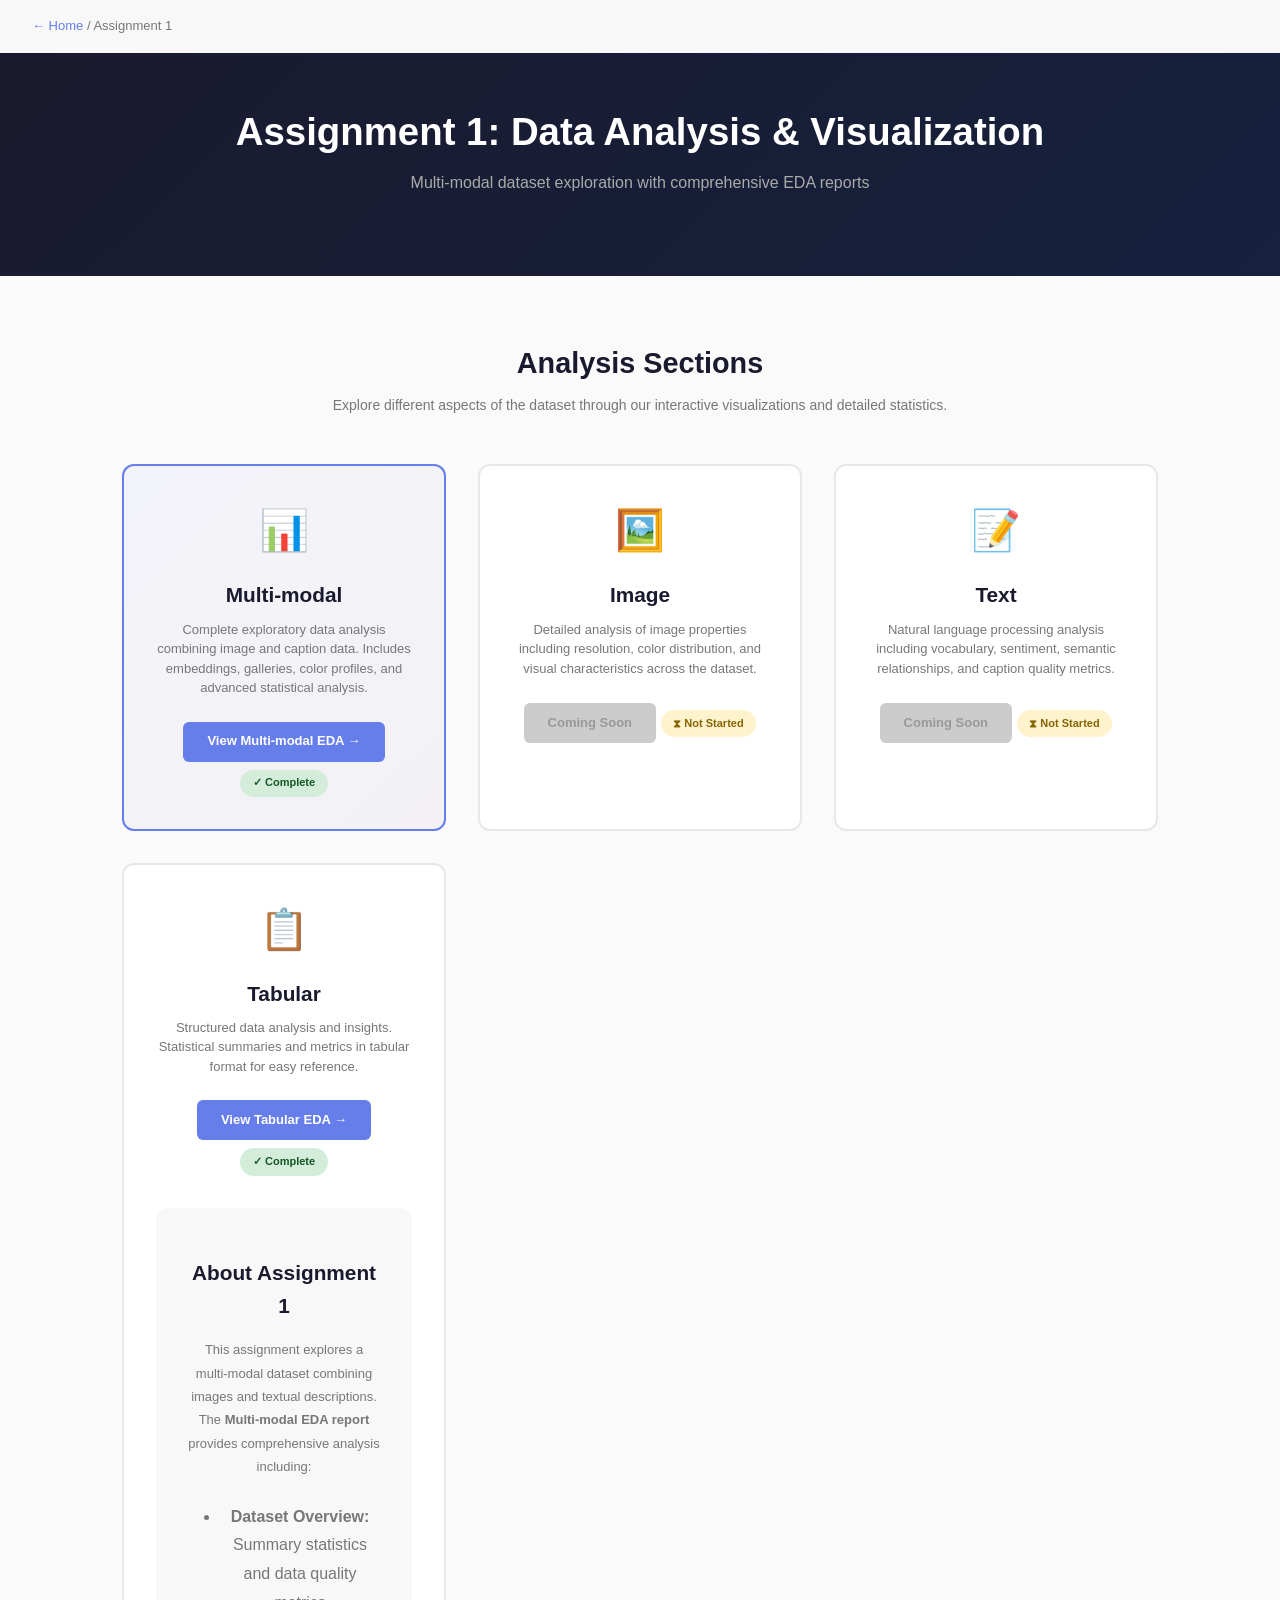
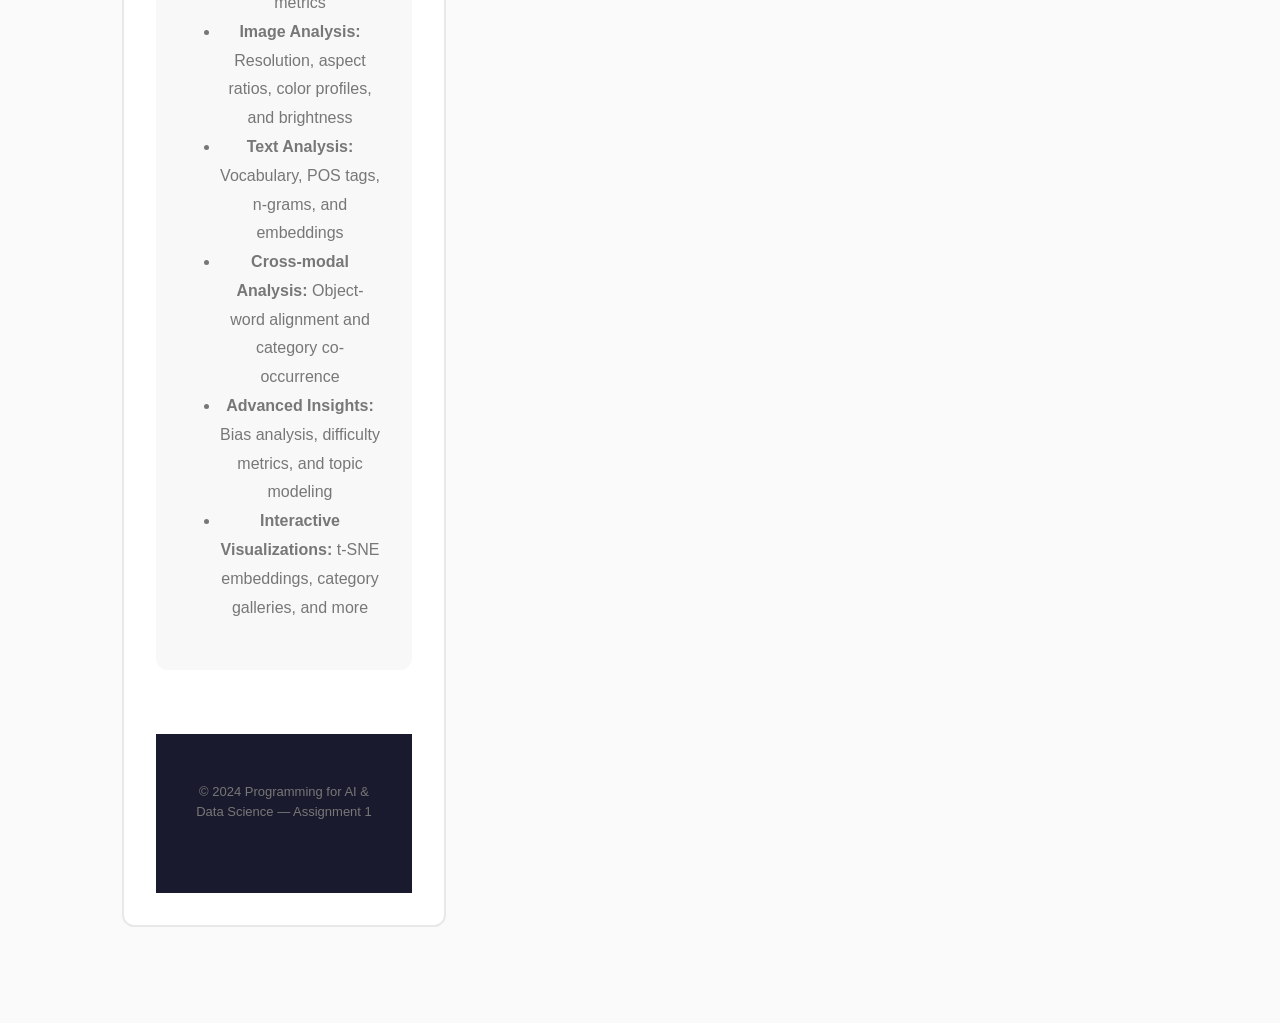
==== docs/assignment-1/index.html @ 9f0dd170 "add: eda data for multimodal and github page" ====
<!DOCTYPE html>
<html lang="en">
<head>
  <meta charset="UTF-8">
  <meta name="viewport" content="width=device-width, initial-scale=1.0">
  <title>Assignment 1</title>
  <link rel="stylesheet" href="../assets/css/style.css">
  <style>
    .breadcrumb {
      padding: 1rem 2rem;
      background: #f8f8f8;
      font-size: 13px;
      color: #777;
    }

    .breadcrumb a {
      color: #667eea;
      text-decoration: none;
    }

    .breadcrumb a:hover {
      text-decoration: underline;
    }

    .hero h1 {
      background: linear-gradient(135deg, #667eea 0%, #764ba2 100%);
      -webkit-background-clip: text;
      -webkit-text-fill-color: transparent;
      background-clip: text;
    }

    .sections {
      display: grid;
      grid-template-columns: repeat(auto-fit, minmax(280px, 1fr));
      gap: 2rem;
      margin: 2rem 0;
    }

    .section-card {
      background: #fff;
      border: 2px solid #e8e8e8;
      border-radius: 12px;
      padding: 2rem;
      text-align: center;
      transition: all 0.3s ease;
    }

    .section-card:hover {
      transform: translateY(-6px);
      border-color: #667eea;
      box-shadow: 0 8px 24px rgba(102, 126, 234, 0.15);
    }

    .section-card.active {
      border-color: #667eea;
      background: linear-gradient(135deg, rgba(102, 126, 234, 0.05) 0%, rgba(118, 75, 162, 0.05) 100%);
    }

    .section-icon {
      font-size: 2.5rem;
      margin-bottom: 1rem;
    }

    .section-card h3 {
      color: #1a1a2e;
      font-size: 1.3rem;
      margin-bottom: 0.5rem;
    }

    .section-card p {
      color: #777;
      font-size: 13px;
      margin-bottom: 1.5rem;
      line-height: 1.5;
    }

    .section-link {
      display: inline-block;
      background: #667eea;
      color: #fff;
      padding: 0.6rem 1.5rem;
      border-radius: 6px;
      text-decoration: none;
      font-weight: 600;
      font-size: 13px;
      transition: all 0.2s ease;
    }

    .section-link:hover {
      background: #764ba2;
      transform: translateY(-2px);
    }

    .section-link.disabled {
      background: #ccc;
      color: #999;
      cursor: not-allowed;
      pointer-events: none;
    }

    .badge {
      display: inline-block;
      padding: 0.3rem 0.8rem;
      border-radius: 20px;
      font-size: 11px;
      font-weight: 600;
      margin-top: 0.5rem;
    }

    .badge.done {
      background: #d4edda;
      color: #155724;
    }

    .badge.todo {
      background: #fff3cd;
      color: #856404;
    }
  </style>
</head>
<body>

<div class="breadcrumb">
  <a href="../">← Home</a> / Assignment 1
</div>

<div class="hero" style="background: linear-gradient(135deg, #1a1a2e 0%, #16213e 100%); color: #fff; padding: 3rem 2rem; text-align: center;">
  <h1 style="font-size: 2.4rem; margin-bottom: 0.5rem; -webkit-text-fill-color: unset; background: unset;">Assignment 1: Data Analysis & Visualization</h1>
  <p style="color: #aaa; font-size: 1rem;">Multi-modal dataset exploration with comprehensive EDA reports</p>
</div>

<section style="padding: 4rem 2rem; max-width: 1100px; margin: 0 auto;">
  <h2 style="text-align: center; font-size: 1.8rem; margin-bottom: 0.5rem; color: #1a1a2e;">Analysis Sections</h2>
  <p style="text-align: center; color: #777; margin-bottom: 3rem; font-size: 14px;">
    Explore different aspects of the dataset through our interactive visualizations and detailed statistics.
  </p>

  <div class="sections">
    <!-- Multi-modal Section -->
    <div class="section-card active">
      <div class="section-icon">📊</div>
      <h3>Multi-modal</h3>
      <p>Complete exploratory data analysis combining image and caption data. Includes embeddings, galleries, color profiles, and advanced statistical analysis.</p>
      <a href="multimodal/" class="section-link">View Multi-modal EDA →</a>
      <div class="badge done">✓ Complete</div>
    </div>

    <!-- Image Section -->
    <div class="section-card">
      <div class="section-icon">🖼️</div>
      <h3>Image</h3>
      <p>Detailed analysis of image properties including resolution, color distribution, and visual characteristics across the dataset.</p>
      <a href="#" class="section-link disabled">Coming Soon</a>
      <div class="badge todo">⧗ Not Started</div>
    </div>

    <!-- Text Section -->
    <div class="section-card">
      <div class="section-icon">📝</div>
      <h3>Text</h3>
      <p>Natural language processing analysis including vocabulary, sentiment, semantic relationships, and caption quality metrics.</p>
      <a href="#" class="section-link disabled">Coming Soon</a>
      <div class="badge todo">⧗ Not Started</div>
    </div>

    <!-- Tabular Section -->
    <div class="section-card">
      <div class="section-icon">📋</div>
      <h3>Tabular</h3>
      <p>Structured data analysis and insights. Statistical summaries and metrics in tabular format for easy reference.</p>
      <a href="tabular/" class="section-link">View Tabular EDA →</a>
      <div class="badge done">✓ Complete</div>

<section style="padding: 3rem 2rem; max-width: 1100px; margin: 0 auto; background: #f8f8f8; margin-top: 2rem; border-radius: 12px; margin-left: auto; margin-right: auto;">
  <h3 style="color: #1a1a2e; margin-bottom: 1rem;">About Assignment 1</h3>
  <p style="color: #777; line-height: 1.8;">
    This assignment explores a multi-modal dataset combining images and textual descriptions. 
    The <strong>Multi-modal EDA report</strong> provides comprehensive analysis including:
  </p>
  <ul style="color: #777; margin-left: 2rem; line-height: 1.8; margin-top: 1rem;">
    <li><strong>Dataset Overview:</strong> Summary statistics and data quality metrics</li>
    <li><strong>Image Analysis:</strong> Resolution, aspect ratios, color profiles, and brightness</li>
    <li><strong>Text Analysis:</strong> Vocabulary, POS tags, n-grams, and embeddings</li>
    <li><strong>Cross-modal Analysis:</strong> Object-word alignment and category co-occurrence</li>
    <li><strong>Advanced Insights:</strong> Bias analysis, difficulty metrics, and topic modeling</li>
    <li><strong>Interactive Visualizations:</strong> t-SNE embeddings, category galleries, and more</li>
  </ul>
</section>

<footer style="background: #1a1a2e; color: #ccc; padding: 3rem 2rem; text-align: center; margin-top: 4rem; font-size: 12px;">
  <p>&copy; 2024 Programming for AI & Data Science — Assignment 1</p>
</footer>

</body>
</html>
---- docs/assets/css/style.css ----
/* ========================================
   Global Styles
   ======================================== */

* {
  box-sizing: border-box;
  margin: 0;
  padding: 0;
}

html {
  scroll-behavior: smooth;
}

body {
  font-family: -apple-system, BlinkMacSystemFont, 'Segoe UI', Roboto, Oxygen, Ubuntu,
    Cantarell, 'Helvetica Neue', sans-serif;
  background: #fafafa;
  color: #333;
  line-height: 1.6;
}

/* ========================================
   Navigation
   ======================================== */

nav {
  background: #1a1a2e;
  color: #fff;
  padding: 0 2rem;
  display: flex;
  gap: 2rem;
  align-items: center;
  flex-wrap: wrap;
  box-shadow: 0 2px 6px rgba(0, 0, 0, 0.05);
  position: sticky;
  top: 0;
  z-index: 100;
}

nav a {
  color: #ccc;
  text-decoration: none;
  padding: 1rem 0.5rem;
  font-size: 14px;
  transition: color 0.2s ease;
  display: inline-block;
}

nav a:hover {
  color: #fff;
}

/* ========================================
   Hero Section
   ======================================== */

.hero {
  background: linear-gradient(135deg, #1a1a2e 0%, #16213e 100%);
  color: #fff;
  padding: 4rem 2rem;
  text-align: center;
}

.hero h1 {
  font-size: 2.6rem;
  margin-bottom: 0.5rem;
  font-weight: 600;
}

.hero p {
  font-size: 1.1rem;
  color: #aaa;
  margin-bottom: 2rem;
}

.stats-bar {
  display: flex;
  gap: 1.5rem;
  margin-top: 2rem;
  flex-wrap: wrap;
  justify-content: center;
}

.stat-box {
  background: rgba(255, 255, 255, 0.08);
  border-radius: 10px;
  padding: 1.5rem 2rem;
  min-width: 140px;
  backdrop-filter: blur(10px);
  border: 1px solid rgba(255, 255, 255, 0.1);
}

.stat-box .val {
  font-size: 2.2rem;
  font-weight: 700;
  display: block;
}

.stat-box .lbl {
  font-size: 12px;
  color: #bbb;
  margin-top: 0.5rem;
  text-transform: uppercase;
  letter-spacing: 0.5px;
}

/* ========================================
   Sections
   ======================================== */

section {
  padding: 3.5rem 2rem;
  max-width: 1100px;
  margin: 0 auto;
}

section h2 {
  font-size: 1.6rem;
  margin-bottom: 0.5rem;
  color: #1a1a2e;
  font-weight: 600;
}

section p.desc {
  color: #777;
  font-size: 14px;
  margin-bottom: 2rem;
  line-height: 1.5;
}

/* ========================================
   Chart Container
   ======================================== */

.chart-wrap {
  background: #fff;
  border-radius: 12px;
  padding: 2rem;
  box-shadow: 0 1px 3px rgba(0, 0, 0, 0.06);
  margin-bottom: 2rem;
  border: 1px solid #e8e8e8;
}

.chart-wrap canvas {
  max-width: 100%;
  height: auto;
}

/* ========================================
   Tabs & Buttons
   ======================================== */

.tab-bar {
  display: flex;
  gap: 0.5rem;
  margin-bottom: 1.5rem;
  flex-wrap: wrap;
}

.tab {
  padding: 0.5rem 1rem;
  border: 1px solid #ddd;
  border-radius: 20px;
  background: #fff;
  cursor: pointer;
  font-size: 13px;
  transition: all 0.2s ease;
  font-weight: 500;
}

.tab:hover {
  border-color: #1a1a2e;
  color: #1a1a2e;
}

.tab.active {
  background: #1a1a2e;
  color: #fff;
  border-color: #1a1a2e;
}

/* ========================================
   Gallery Grid
   ======================================== */

#gallery-grid {
  display: grid;
  grid-template-columns: repeat(auto-fill, minmax(160px, 1fr));
  gap: 16px;
}

.gallery-card {
  background: #fff;
  border-radius: 8px;
  overflow: hidden;
  box-shadow: 0 1px 3px rgba(0, 0, 0, 0.08);
  transition: transform 0.2s ease, box-shadow 0.2s ease;
}

.gallery-card:hover {
  transform: translateY(-4px);
  box-shadow: 0 4px 12px rgba(0, 0, 0, 0.12);
}

.gallery-card img {
  width: 100%;
  height: 160px;
  object-fit: cover;
  display: block;
}

.gallery-card p {
  font-size: 11px;
  color: #666;
  margin: 6px;
  line-height: 1.4;
  display: -webkit-box;
  -webkit-line-clamp: 2;
  -webkit-box-orient: vertical;
  overflow: hidden;
}

/* ========================================
   Colour Swatches
   ======================================== */

#swatches {
  display: flex;
  flex-wrap: wrap;
  gap: 12px;
}

.swatch {
  padding: 10px 14px;
  border-radius: 8px;
  color: #fff;
  text-shadow: 0 1px 2px rgba(0, 0, 0, 0.3);
  font-size: 12px;
  font-weight: 500;
  transition: transform 0.2s ease;
  cursor: pointer;
}

.swatch:hover {
  transform: scale(1.05);
}

/* ========================================
   Placeholders & Loaders
   ======================================== */

.loading {
  color: #999;
  padding: 2rem;
  text-align: center;
  font-style: italic;
}

/* ========================================
   Responsive
   ======================================== */

@media (max-width: 768px) {
  nav {
    padding: 0 1rem;
    gap: 1rem;
  }

  nav a {
    padding: 0.8rem 0.4rem;
    font-size: 13px;
  }

  .hero {
    padding: 2.5rem 1rem;
  }

  .hero h1 {
    font-size: 2rem;
  }

  .stats-bar {
    gap: 1rem;
  }

  .stat-box {
    padding: 1rem 1.5rem;
    min-width: 120px;
  }

  .stat-box .val {
    font-size: 1.8rem;
  }

  section {
    padding: 2rem 1rem;
  }

  section h2 {
    font-size: 1.3rem;
  }

  .chart-wrap {
    padding: 1.5rem;
  }

  #gallery-grid {
    grid-template-columns: repeat(auto-fill, minmax(130px, 1fr));
    gap: 12px;
  }

  .gallery-card img {
    height: 130px;
  }
}

@media (max-width: 480px) {
  .hero h1 {
    font-size: 1.6rem;
  }

  section h2 {
    font-size: 1.1rem;
  }

  .stats-bar {
    flex-direction: column;
    gap: 0.8rem;
  }

  .stat-box {
    width: 100%;
  }

  #gallery-grid {
    grid-template-columns: repeat(auto-fill, minmax(100px, 1fr));
  }

  .gallery-card img {
    height: 100px;
  }
}
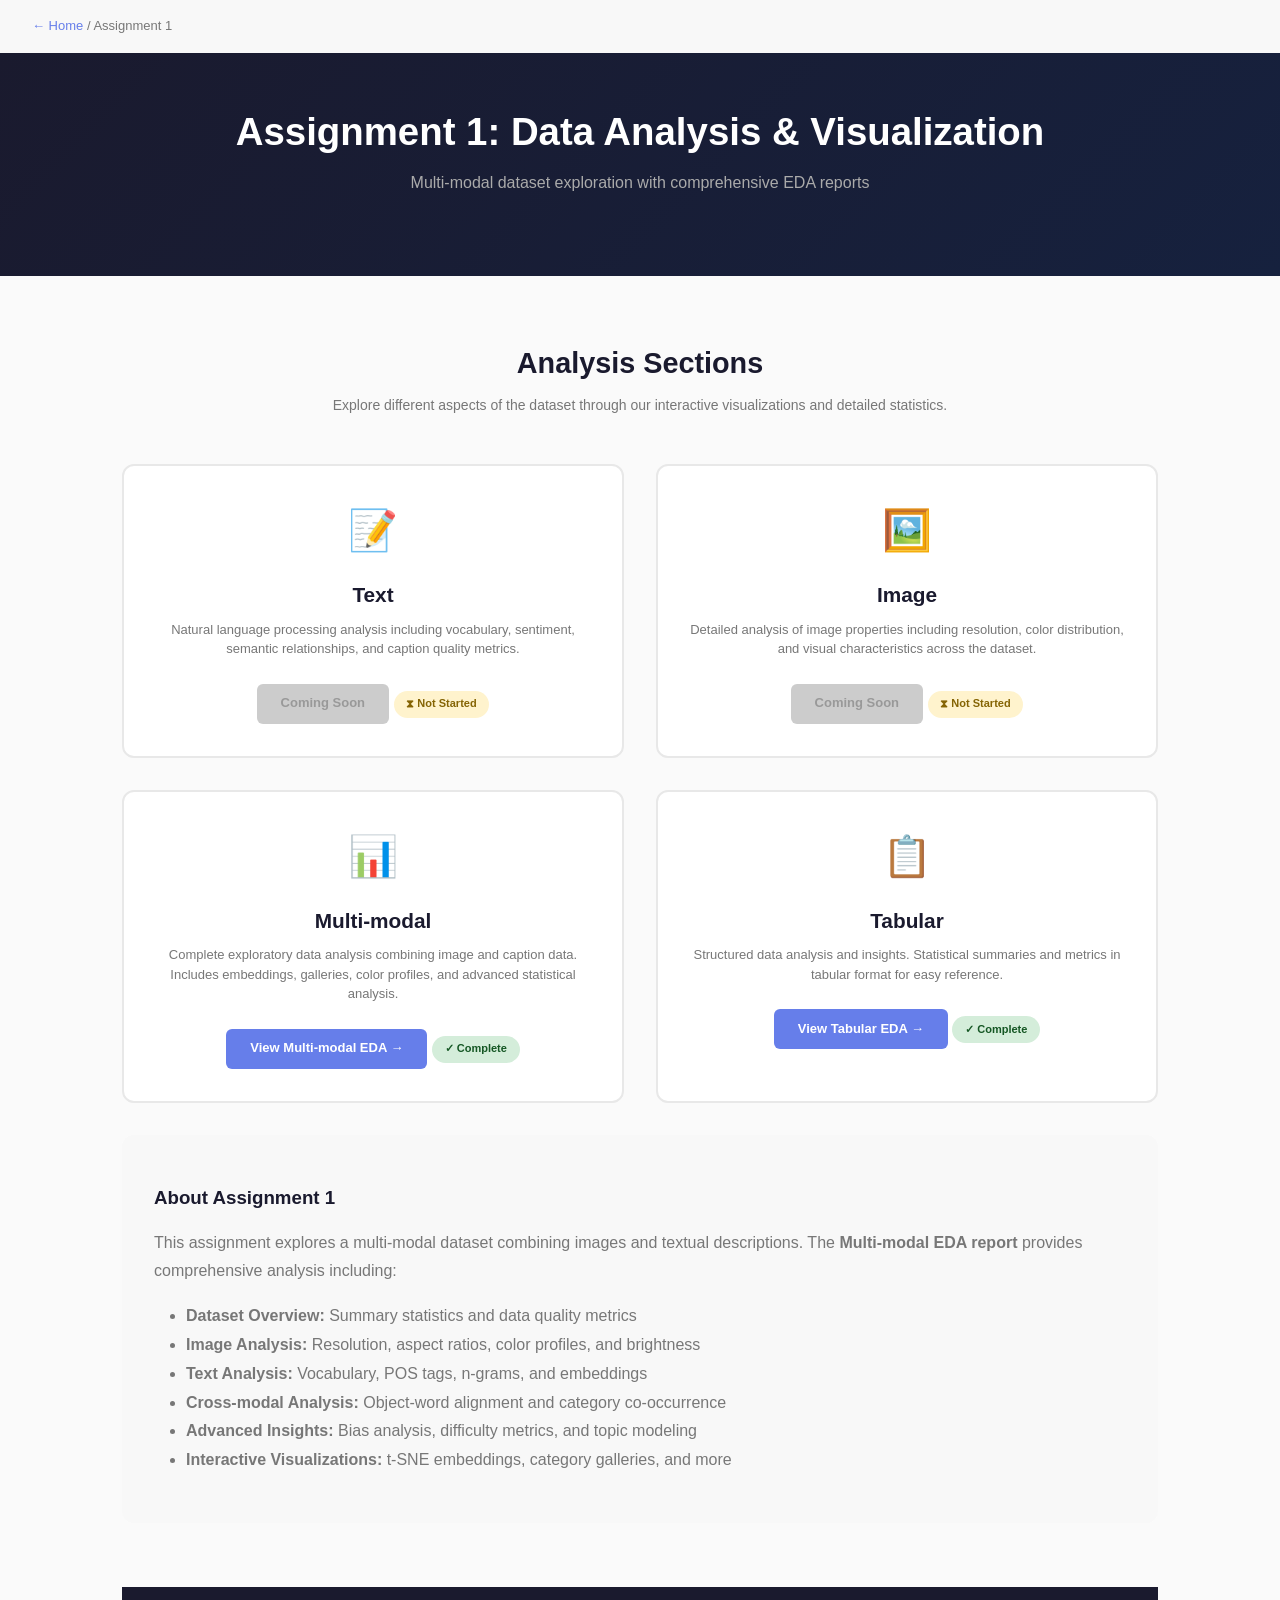
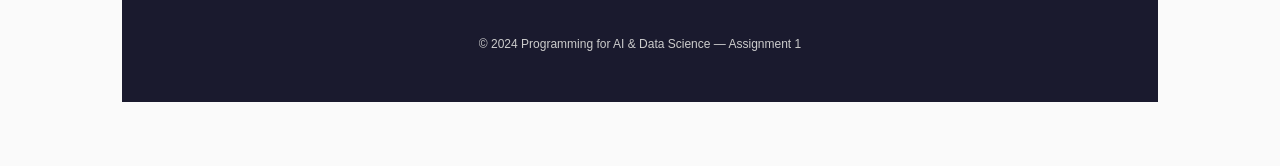
==== commit e5750c2a: "fix: small fix" ====
--- a/docs/assignment-1/index.html
+++ b/docs/assignment-1/index.html
@@ -31,7 +31,7 @@
 
     .sections {
       display: grid;
-      grid-template-columns: repeat(auto-fit, minmax(280px, 1fr));
+      grid-template-columns: repeat(2, 1fr);
       gap: 2rem;
       margin: 2rem 0;
     }
@@ -136,13 +136,13 @@
   </p>
 
   <div class="sections">
-    <!-- Multi-modal Section -->
-    <div class="section-card active">
-      <div class="section-icon">📊</div>
-      <h3>Multi-modal</h3>
-      <p>Complete exploratory data analysis combining image and caption data. Includes embeddings, galleries, color profiles, and advanced statistical analysis.</p>
-      <a href="multimodal/" class="section-link">View Multi-modal EDA →</a>
-      <div class="badge done">✓ Complete</div>
+    <!-- Text Section -->
+    <div class="section-card">
+      <div class="section-icon">📝</div>
+      <h3>Text</h3>
+      <p>Natural language processing analysis including vocabulary, sentiment, semantic relationships, and caption quality metrics.</p>
+      <a href="#" class="section-link disabled">Coming Soon</a>
+      <div class="badge todo">⧗ Not Started</div>
     </div>
 
     <!-- Image Section -->
@@ -154,13 +154,13 @@
       <div class="badge todo">⧗ Not Started</div>
     </div>
 
-    <!-- Text Section -->
+    <!-- Multi-modal Section -->
     <div class="section-card">
-      <div class="section-icon">📝</div>
-      <h3>Text</h3>
-      <p>Natural language processing analysis including vocabulary, sentiment, semantic relationships, and caption quality metrics.</p>
-      <a href="#" class="section-link disabled">Coming Soon</a>
-      <div class="badge todo">⧗ Not Started</div>
+      <div class="section-icon">📊</div>
+      <h3>Multi-modal</h3>
+      <p>Complete exploratory data analysis combining image and caption data. Includes embeddings, galleries, color profiles, and advanced statistical analysis.</p>
+      <a href="multimodal/" class="section-link">View Multi-modal EDA →</a>
+      <div class="badge done">✓ Complete</div>
     </div>
 
     <!-- Tabular Section -->
@@ -170,6 +170,8 @@
       <p>Structured data analysis and insights. Statistical summaries and metrics in tabular format for easy reference.</p>
       <a href="tabular/" class="section-link">View Tabular EDA →</a>
       <div class="badge done">✓ Complete</div>
+    </div>
+  </div>
 
 <section style="padding: 3rem 2rem; max-width: 1100px; margin: 0 auto; background: #f8f8f8; margin-top: 2rem; border-radius: 12px; margin-left: auto; margin-right: auto;">
   <h3 style="color: #1a1a2e; margin-bottom: 1rem;">About Assignment 1</h3>
--- a/docs/assets/css/style.css
+++ b/docs/assets/css/style.css
@@ -139,7 +139,7 @@
   padding: 2rem;
   box-shadow: 0 1px 3px rgba(0, 0, 0, 0.06);
   margin-bottom: 2rem;
-  border: 1px solid #e8e8e8;
+  border: none;
 }
 
 .chart-wrap canvas {
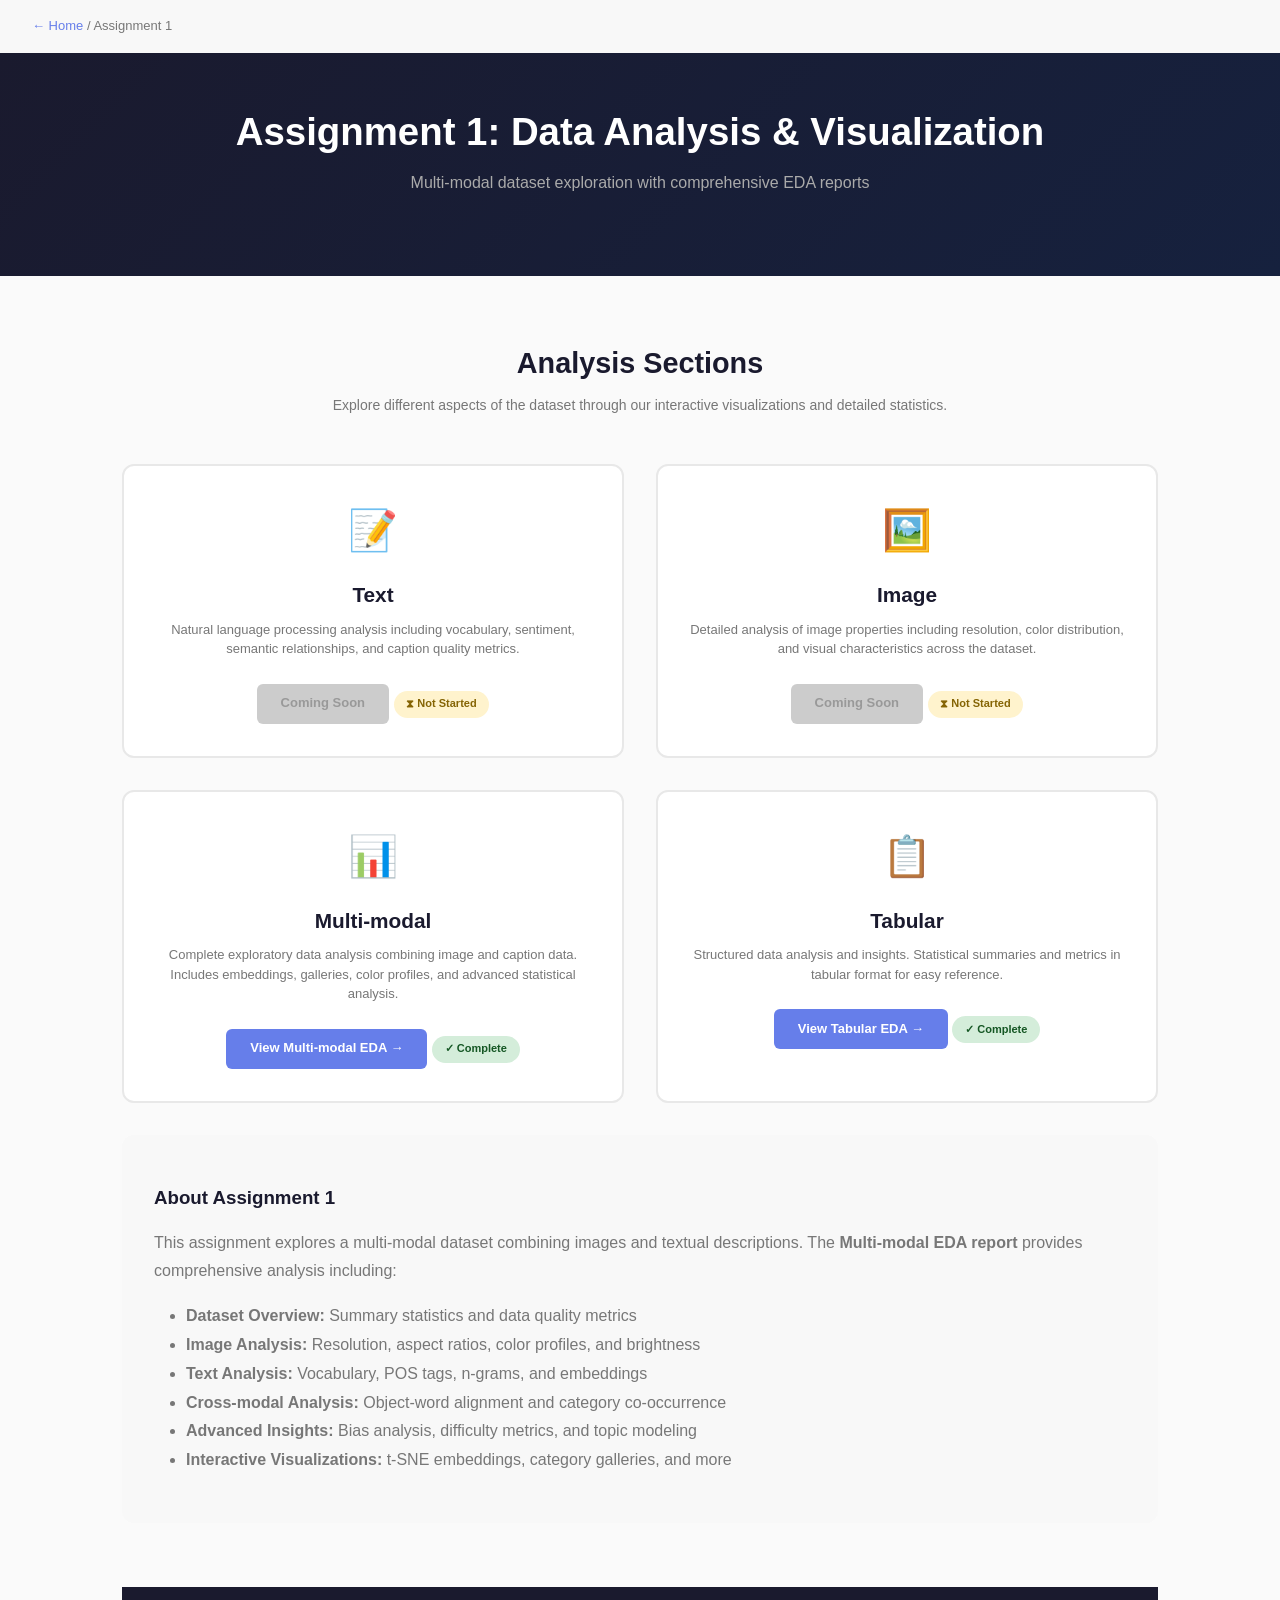
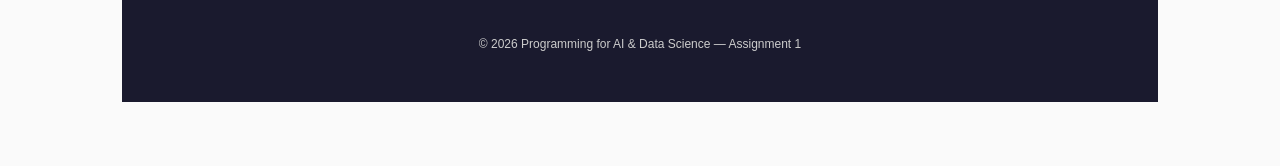
==== commit 13043792: "add: complete multimodal and tabular" ====
--- a/docs/assignment-1/index.html
+++ b/docs/assignment-1/index.html
@@ -190,7 +190,7 @@
 </section>
 
 <footer style="background: #1a1a2e; color: #ccc; padding: 3rem 2rem; text-align: center; margin-top: 4rem; font-size: 12px;">
-  <p>&copy; 2024 Programming for AI & Data Science — Assignment 1</p>
+  <p>&copy; 2026 Programming for AI & Data Science — Assignment 1</p>
 </footer>
 
 </body>
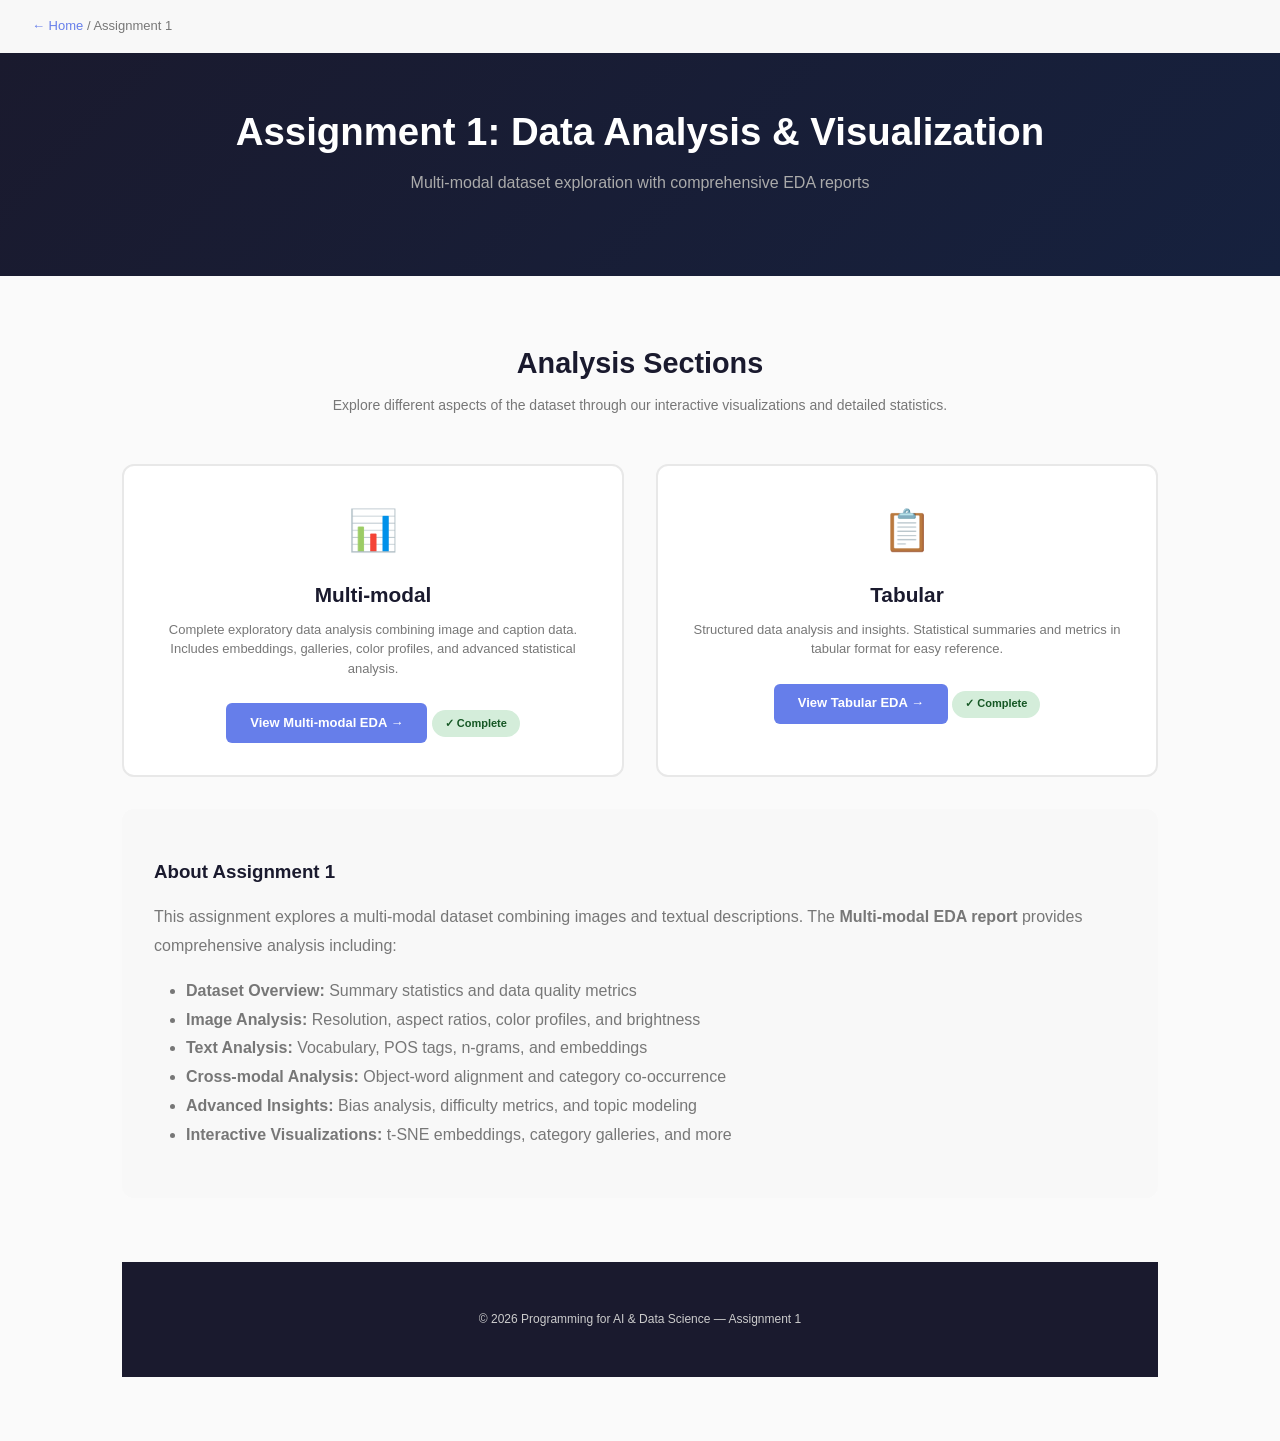
==== commit 7acdef70: "add: update github page assignment 2" ====
--- a/docs/assignment-1/index.html
+++ b/docs/assignment-1/index.html
@@ -137,22 +137,22 @@
 
   <div class="sections">
     <!-- Text Section -->
-    <div class="section-card">
+    <!-- <div class="section-card">
       <div class="section-icon">📝</div>
       <h3>Text</h3>
       <p>Natural language processing analysis including vocabulary, sentiment, semantic relationships, and caption quality metrics.</p>
       <a href="#" class="section-link disabled">Coming Soon</a>
       <div class="badge todo">⧗ Not Started</div>
-    </div>
+    </div> -->
 
     <!-- Image Section -->
-    <div class="section-card">
+    <!-- <div class="section-card">
       <div class="section-icon">🖼️</div>
       <h3>Image</h3>
       <p>Detailed analysis of image properties including resolution, color distribution, and visual characteristics across the dataset.</p>
       <a href="#" class="section-link disabled">Coming Soon</a>
       <div class="badge todo">⧗ Not Started</div>
-    </div>
+    </div> -->
 
     <!-- Multi-modal Section -->
     <div class="section-card">
